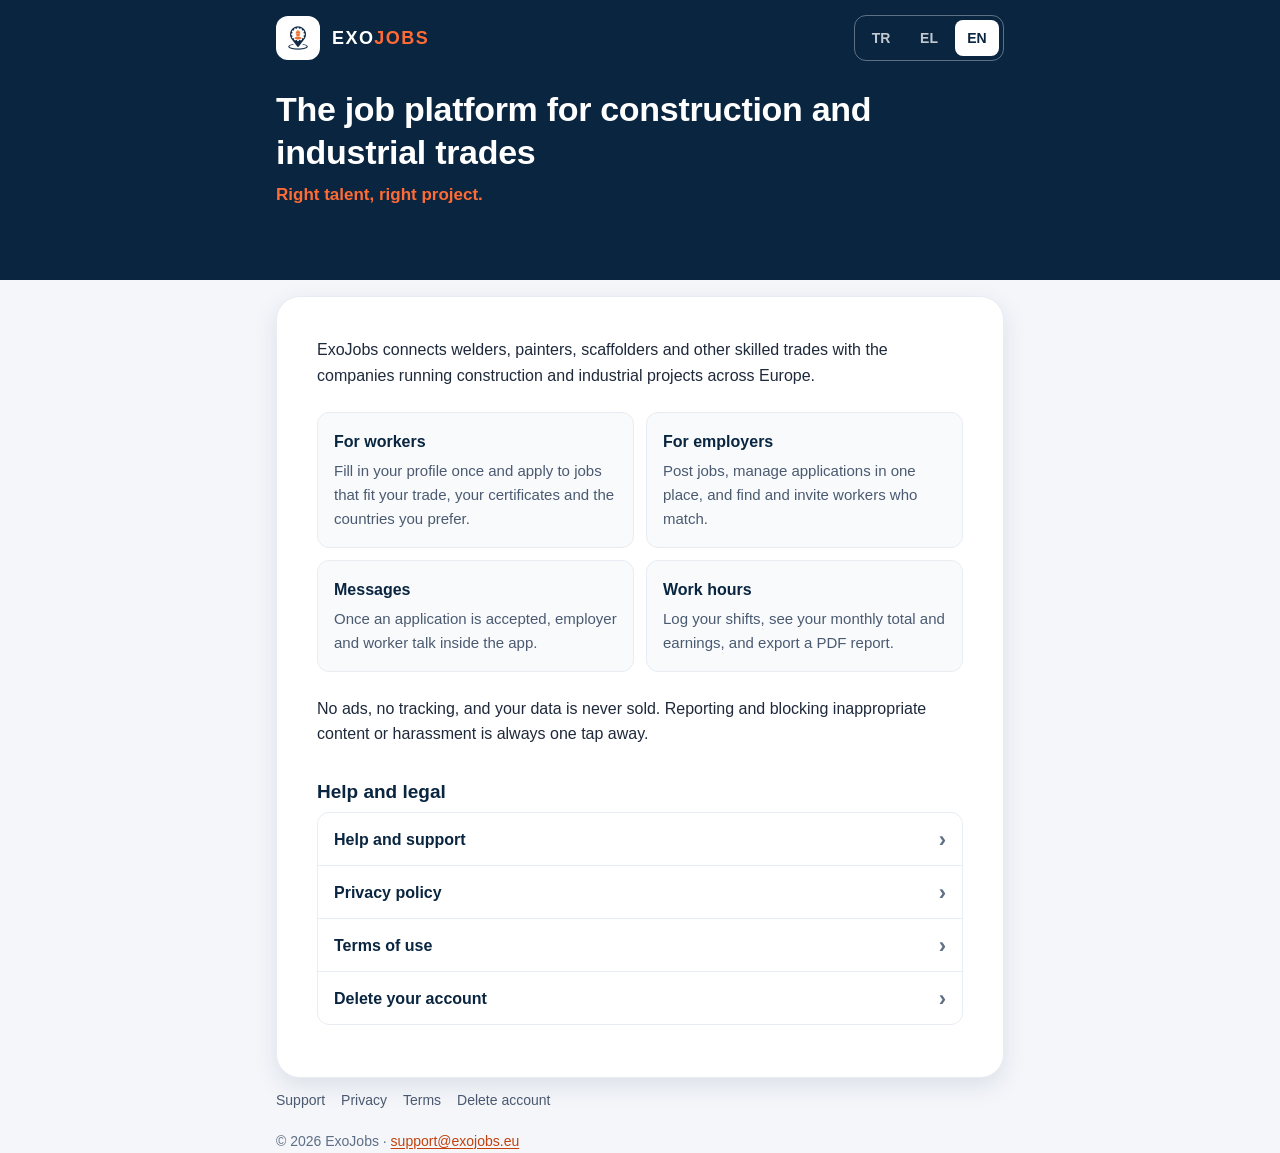
==== index.html @ 04c7b5dc "ExoJobs website: home, privacy, terms, support, delete account (TR/EL/EN) Co-Authored-By: Claude Opu" ====
<!doctype html>
<html lang="en" data-lang="en">
<head>
<meta charset="utf-8">
<meta name="viewport" content="width=device-width, initial-scale=1">
<meta http-equiv="Content-Security-Policy" content="default-src 'self'; img-src 'self'; style-src 'self'; script-src 'self'; base-uri 'none'; form-action 'none'">
<meta name="referrer" content="no-referrer">
<meta name="color-scheme" content="light dark">
<meta name="theme-color" content="#0A2540" media="(prefers-color-scheme: light)">
<meta name="theme-color" content="#1C3A64" media="(prefers-color-scheme: dark)">
<meta name="description" content="ExoJobs: the job platform for construction and industrial trade workers in Europe.">
<title>ExoJobs</title>
<link rel="icon" type="image/png" href="assets/favicon.png">
<link rel="apple-touch-icon" href="assets/apple-touch-icon.png">
<link rel="stylesheet" href="assets/style.css">
<script src="assets/site.js"></script>
</head>
<body data-title-tr="ExoJobs · İnşaat ve sanayi işleri" data-title-el="ExoJobs · Εργασία σε κατασκευές και βιομηχανία" data-title-en="ExoJobs · Construction and industrial jobs">
<a class="skip" href="#main"><span data-l="tr">İçeriğe geç</span><span data-l="el">Μετάβαση στο περιεχόμενο</span><span data-l="en">Skip to content</span></a>

<header class="band">
  <div class="wrap bar">
    <a class="brand-link" href="index.html" aria-label="ExoJobs">
      <span class="logo-box"><img src="assets/logo.png" alt="" width="32" height="32"></span>
      <span class="wordmark">EXO<b>JOBS</b></span>
    </a>
    <nav class="langs" aria-label="Dil / Γλώσσα / Language">
      <a href="?lang=tr" data-set-lang="tr" lang="tr" title="Türkçe">TR</a>
      <a href="?lang=el" data-set-lang="el" lang="el" title="Ελληνικά">EL</a>
      <a href="?lang=en" data-set-lang="en" lang="en" title="English">EN</a>
    </nav>
  </div>
  <div class="wrap band-title">
    <h1>
      <span data-l="tr" lang="tr">İnşaat ve sanayi ustaları için iş platformu</span>
      <span data-l="el" lang="el">Πλατφόρμα εργασίας για τεχνίτες κατασκευών και βιομηχανίας</span>
      <span data-l="en" lang="en">The job platform for construction and industrial trades</span>
    </h1>
    <p class="tagline">
      <span data-l="tr" lang="tr">Doğru yetenek, doğru proje.</span>
      <span data-l="el" lang="el">Σωστό ταλέντο, σωστό έργο.</span>
      <span data-l="en" lang="en">Right talent, right project.</span>
    </p>
  </div>
</header>

<main id="main" class="wrap">
  <article class="card" data-l="tr" lang="tr">
    <p>ExoJobs, Avrupa'daki inşaat ve sanayi projelerinde çalışan kaynakçı, boyacı, iskeleci ve diğer ustaları bu projeleri yürüten şirketlerle buluşturur.</p>
    <div class="features">
      <section class="feature">
        <h3>İşçiler için</h3>
        <p>Profilini bir kez doldur; mesleğine, sertifikalarına ve tercih ettiğin ülkelere uyan ilanlara başvur.</p>
      </section>
      <section class="feature">
        <h3>İşverenler için</h3>
        <p>İlan ver, başvuruları tek yerden yönet, ilanına uyan ustaları bul ve davet et.</p>
      </section>
      <section class="feature">
        <h3>Mesajlar</h3>
        <p>Başvuru kabul edilince işveren ve işçi uygulama içinden yazışır.</p>
      </section>
      <section class="feature">
        <h3>Çalışma saatleri</h3>
        <p>Vardiyalarını kaydet, aylık toplamı ve kazancını gör, PDF rapor al.</p>
      </section>
    </div>
    <p>Reklam yok, takip yok, verilerin satılmaz. Uygunsuz içerik ve taciz için şikâyet ve engelleme her ekranda bir dokunuş uzağında.</p>

    <!-- Store links: remove "hidden" and fill in the URLs once the app is live. -->
    <div class="stores" hidden>
      <a class="mail" href="#">App Store</a>
      <a class="mail" href="#">Google Play</a>
    </div>

    <h2>Yardım ve yasal bilgiler</h2>
    <ul class="links">
      <li><a href="support.html">Yardım ve destek</a></li>
      <li><a href="privacy.html">Gizlilik politikası</a></li>
      <li><a href="terms.html">Kullanım şartları</a></li>
      <li><a href="delete-account.html">Hesabı silme</a></li>
    </ul>
  </article>

  <article class="card" data-l="el" lang="el">
    <p>Το ExoJobs φέρνει σε επαφή συγκολλητές, βαφείς, σκαλωσιάδες και άλλους τεχνίτες με εταιρείες που εκτελούν κατασκευαστικά και βιομηχανικά έργα σε όλη την Ευρώπη.</p>
    <div class="features">
      <section class="feature">
        <h3>Για εργαζόμενους</h3>
        <p>Συμπληρώστε το προφίλ σας μία φορά και κάντε αίτηση σε αγγελίες που ταιριάζουν στην ειδικότητα, τα πιστοποιητικά και τις χώρες που προτιμάτε.</p>
      </section>
      <section class="feature">
        <h3>Για εργοδότες</h3>
        <p>Δημοσιεύστε αγγελίες, διαχειριστείτε τις αιτήσεις από ένα σημείο, βρείτε και προσκαλέστε τεχνίτες που ταιριάζουν.</p>
      </section>
      <section class="feature">
        <h3>Μηνύματα</h3>
        <p>Μόλις εγκριθεί μια αίτηση, εργοδότης και εργαζόμενος συνομιλούν μέσα από την εφαρμογή.</p>
      </section>
      <section class="feature">
        <h3>Ώρες εργασίας</h3>
        <p>Καταγράψτε τις βάρδιές σας, δείτε το μηνιαίο σύνολο και τις αποδοχές σας και πάρτε αναφορά PDF.</p>
      </section>
    </div>
    <p>Χωρίς διαφημίσεις, χωρίς παρακολούθηση, τα δεδομένα σας δεν πωλούνται. Η αναφορά και ο αποκλεισμός για ακατάλληλο περιεχόμενο ή παρενόχληση είναι πάντα ένα άγγιγμα μακριά.</p>

    <div class="stores" hidden>
      <a class="mail" href="#">App Store</a>
      <a class="mail" href="#">Google Play</a>
    </div>

    <h2>Βοήθεια και νομικά</h2>
    <ul class="links">
      <li><a href="support.html">Βοήθεια και υποστήριξη</a></li>
      <li><a href="privacy.html">Πολιτική απορρήτου</a></li>
      <li><a href="terms.html">Όροι χρήσης</a></li>
      <li><a href="delete-account.html">Διαγραφή λογαριασμού</a></li>
    </ul>
  </article>

  <article class="card" data-l="en" lang="en">
    <p>ExoJobs connects welders, painters, scaffolders and other skilled trades with the companies running construction and industrial projects across Europe.</p>
    <div class="features">
      <section class="feature">
        <h3>For workers</h3>
        <p>Fill in your profile once and apply to jobs that fit your trade, your certificates and the countries you prefer.</p>
      </section>
      <section class="feature">
        <h3>For employers</h3>
        <p>Post jobs, manage applications in one place, and find and invite workers who match.</p>
      </section>
      <section class="feature">
        <h3>Messages</h3>
        <p>Once an application is accepted, employer and worker talk inside the app.</p>
      </section>
      <section class="feature">
        <h3>Work hours</h3>
        <p>Log your shifts, see your monthly total and earnings, and export a PDF report.</p>
      </section>
    </div>
    <p>No ads, no tracking, and your data is never sold. Reporting and blocking inappropriate content or harassment is always one tap away.</p>

    <div class="stores" hidden>
      <a class="mail" href="#">App Store</a>
      <a class="mail" href="#">Google Play</a>
    </div>

    <h2>Help and legal</h2>
    <ul class="links">
      <li><a href="support.html">Help and support</a></li>
      <li><a href="privacy.html">Privacy policy</a></li>
      <li><a href="terms.html">Terms of use</a></li>
      <li><a href="delete-account.html">Delete your account</a></li>
    </ul>
  </article>
</main>

<footer class="wrap">
  <nav aria-label="Footer">
    <a href="support.html"><span data-l="tr">Destek</span><span data-l="el">Υποστήριξη</span><span data-l="en">Support</span></a>
    <a href="privacy.html"><span data-l="tr">Gizlilik</span><span data-l="el">Απόρρητο</span><span data-l="en">Privacy</span></a>
    <a href="terms.html"><span data-l="tr">Kullanım şartları</span><span data-l="el">Όροι χρήσης</span><span data-l="en">Terms</span></a>
    <a href="delete-account.html"><span data-l="tr">Hesabı silme</span><span data-l="el">Διαγραφή λογαριασμού</span><span data-l="en">Delete account</span></a>
  </nav>
  <p>© 2026 ExoJobs · <a href="mailto:support@exojobs.eu">support@exojobs.eu</a></p>
</footer>
</body>
</html>
---- assets/style.css ----
/* ExoJobs site. Colors are the app's palette (frontend/utils/theme.ts); light and dark follow the system. */

:root {
  color-scheme: light dark;

  --bg: #F4F6FA;
  --surface: #FFFFFF;
  --surface-alt: #F8FAFC;
  --border: #E8EDF3;
  --text: #1E293B;
  --text-secondary: #4B5A70;
  --text-tertiary: #5E6E85;
  --heading: #0A2540;
  --brand: #0A2540;
  --on-brand: #FFFFFF;
  --on-brand-muted: rgba(255, 255, 255, 0.75);
  --on-brand-subtle: rgba(255, 255, 255, 0.12);
  --on-brand-border: rgba(255, 255, 255, 0.35);
  --primary-text: #C2410C;
  --primary-soft: #FFF1EA;
  --brand-accent: #FF6B35;
  --danger: #B91C1C;
  --danger-soft: #FEF2F2;
  --shadow: rgba(10, 37, 64, 0.10);

  --font: -apple-system, BlinkMacSystemFont, "Segoe UI", Roboto, "Helvetica Neue", Arial, "Noto Sans", sans-serif;
  --gutter: 16px;
  --max: 760px;
}

@media (prefers-color-scheme: dark) {
  :root {
    --bg: #0B1526;
    --surface: #132238;
    --surface-alt: #0F1B2E;
    --border: #24364F;
    --text: #E8EDF5;
    --text-secondary: #A3B1C6;
    --text-tertiary: #8B9BB3;
    --heading: #EEF2F8;
    --brand: #1C3A64;
    --primary-text: #FF6B35;
    --primary-soft: #3A2420;
    --danger: #F87171;
    --danger-soft: #3A1A1F;
    --shadow: rgba(0, 0, 0, 0.35);
  }
}

/* Languages: every text exists in TR, EL and EN; only the active one is shown (default EN without JS). */
html[data-lang="tr"] [data-l]:not([data-l="tr"]),
html[data-lang="el"] [data-l]:not([data-l="el"]),
html[data-lang="en"] [data-l]:not([data-l="en"]) { display: none; }

*, *::before, *::after { box-sizing: border-box; }

html { -webkit-text-size-adjust: 100%; text-size-adjust: 100%; }

body {
  margin: 0;
  min-height: 100vh;
  display: flex;
  flex-direction: column;
  background: var(--bg);
  color: var(--text);
  font-family: var(--font);
  font-size: 16px;
  line-height: 1.6;
}

a { color: var(--primary-text); text-underline-offset: 2px; }
a:hover { text-decoration-thickness: 2px; }
:focus-visible { outline: 2px solid var(--brand-accent); outline-offset: 2px; border-radius: 4px; }

.wrap {
  width: 100%;
  max-width: var(--max);
  margin: 0 auto;
  padding: 0 var(--gutter);
}

.skip {
  position: absolute; left: -9999px; top: 8px;
  background: var(--surface); color: var(--heading); padding: 8px 12px; border-radius: 8px; z-index: 10;
}
.skip:focus { left: 8px; }

/* ---- Navy band (like the app's sign-in screens) ---- */
.band {
  background: var(--brand);
  color: var(--on-brand);
  padding-bottom: 72px; /* the card overlaps the last 40px */
}

.bar {
  display: flex;
  align-items: center;
  justify-content: space-between;
  gap: 12px;
  min-height: 64px;
  padding-top: 12px;
}

.brand-link {
  display: inline-flex;
  align-items: center;
  gap: 12px;
  color: var(--on-brand);
  text-decoration: none;
}

/* Logo box 12, inner gap 6 -> logo 6 (concentric corners) */
.logo-box {
  display: inline-flex;
  padding: 6px;
  background: #FFFFFF;
  border-radius: 12px;
}
.logo-box img { display: block; width: 32px; height: 32px; border-radius: 6px; }

.wordmark {
  font-size: 18px;
  font-weight: 800;
  letter-spacing: 0.08em;
}
.wordmark b { color: var(--brand-accent); font-weight: 800; }

.langs {
  display: inline-flex;
  gap: 4px;
  padding: 4px;
  border: 1px solid var(--on-brand-border);
  border-radius: 12px;
}
.langs a {
  display: inline-flex;
  align-items: center;
  justify-content: center;
  min-width: 44px;
  min-height: 36px;
  padding: 0 8px;
  border-radius: 8px;
  color: var(--on-brand-muted);
  font-size: 14px;
  font-weight: 700;
  text-decoration: none;
}
.langs a:hover { color: var(--on-brand); background: var(--on-brand-subtle); }
.langs a[aria-current="true"] { background: var(--on-brand); color: #0A2540; }

.band-title { padding-top: 24px; }
.band-title h1 {
  margin: 0;
  font-size: 28px;
  line-height: 1.25;
  font-weight: 800;
  letter-spacing: -0.3px;
}
.band-title p { margin: 8px 0 0; color: var(--on-brand-muted); font-size: 15px; }
.band-title .tagline { color: var(--brand-accent); font-weight: 700; font-size: 17px; margin-top: 8px; }

/* ---- Card over the band ---- */
main { flex: 1 0 auto; }

.card {
  position: relative;
  margin-top: -40px;
  background: var(--surface);
  border: 1px solid var(--border);
  border-radius: 24px;
  padding: 32px 24px;
  box-shadow: 0 8px 24px var(--shadow);
}

.card + .card, .stack > * + * { margin-top: 16px; }

.meta {
  margin: 0 0 24px;
  padding: 12px 16px;
  background: var(--surface-alt);
  border: 1px solid var(--border);
  border-radius: 10px;
  color: var(--text-secondary);
  font-size: 14px;
}

.card h2 {
  margin: 32px 0 8px;
  font-size: 19px;
  line-height: 1.35;
  color: var(--heading);
}
.card h2:first-child, .card .meta + h2 { margin-top: 0; }
.card h3 {
  margin: 24px 0 4px;
  font-size: 16px;
  color: var(--heading);
}
.card p, .card ul, .card ol { margin: 0 0 12px; }
.card ul, .card ol { padding-left: 24px; }
.card li + li { margin-top: 4px; }
.card strong { color: var(--heading); }

.toc {
  margin: 0 0 24px;
  padding: 16px;
  border: 1px solid var(--border);
  border-radius: 12px;
  font-size: 15px;
}
.toc p { margin: 0 0 8px; font-weight: 700; color: var(--heading); }
.toc ol { margin: 0; }

.table-scroll { overflow-x: auto; margin: 0 0 16px; border: 1px solid var(--border); border-radius: 10px; }
table { width: 100%; border-collapse: collapse; font-size: 14px; }
th, td { text-align: left; vertical-align: top; padding: 12px; border-bottom: 1px solid var(--border); }
tr:last-child td { border-bottom: 0; }
th { background: var(--surface-alt); color: var(--heading); font-weight: 700; }

.note {
  padding: 12px 16px;
  border-radius: 10px;
  background: var(--primary-soft);
  border: 1px solid var(--border);
  font-size: 15px;
}
.note.danger { background: var(--danger-soft); }
.note p:last-child { margin-bottom: 0; }

.steps { counter-reset: step; list-style: none; padding-left: 0 !important; }
.steps li {
  counter-increment: step;
  position: relative;
  padding-left: 40px;
  min-height: 28px;
}
.steps li + li { margin-top: 12px; }
.steps li::before {
  content: counter(step);
  position: absolute; left: 0; top: 0;
  width: 28px; height: 28px;
  display: inline-flex; align-items: center; justify-content: center;
  border-radius: 999px;
  background: var(--brand);
  color: var(--on-brand);
  font-size: 14px; font-weight: 700;
}
.path { font-weight: 700; color: var(--heading); }

details {
  border-top: 1px solid var(--border);
  padding: 12px 0;
}
details:last-of-type { border-bottom: 1px solid var(--border); }
summary {
  cursor: pointer;
  font-weight: 700;
  color: var(--heading);
  min-height: 44px;
  display: flex;
  align-items: center;
  justify-content: space-between;
  gap: 12px;
  list-style: none;
}
summary::-webkit-details-marker { display: none; }
summary::after { content: "+"; color: var(--text-tertiary); font-size: 22px; font-weight: 400; line-height: 1; }
details[open] > summary::after { content: "\2212"; }
details > :not(summary) { margin-top: 8px; }

.mail {
  display: inline-flex;
  align-items: center;
  min-height: 44px;
  padding: 0 16px;
  border: 1px solid var(--border);
  border-radius: 10px;
  background: var(--surface-alt);
  color: var(--heading);
  font-weight: 700;
  text-decoration: none;
}
.mail:hover { border-color: var(--text-tertiary); }

/* Home page */
.features { display: grid; gap: 12px; grid-template-columns: 1fr; margin: 24px 0; }
.feature {
  padding: 16px;
  border: 1px solid var(--border);
  border-radius: 12px;
  background: var(--surface-alt);
}
.feature h3 { margin: 0 0 4px; }
.feature p { margin: 0; color: var(--text-secondary); font-size: 15px; }
.stores { display: flex; flex-wrap: wrap; gap: 12px; margin: 24px 0 0; }
.stores[hidden] { display: none; }
.links { list-style: none; padding: 0 !important; margin: 0; border: 1px solid var(--border); border-radius: 12px; overflow: hidden; }
.links li + li { margin-top: 0; border-top: 1px solid var(--border); }
.links a {
  display: flex; align-items: center; justify-content: space-between;
  min-height: 52px; padding: 0 16px;
  color: var(--heading); font-weight: 600; text-decoration: none;
}
.links a::after { content: "›"; color: var(--text-tertiary); font-size: 22px; }
.links a:hover { background: var(--surface-alt); }

/* ---- Footer ---- */
footer {
  margin-top: 32px;
  padding: 24px 0 32px;
  color: var(--text-tertiary);
  font-size: 14px;
}
footer nav { display: flex; flex-wrap: wrap; gap: 4px 16px; margin-bottom: 8px; }
footer nav a {
  color: var(--text-secondary);
  text-decoration: none;
  display: inline-flex; align-items: center; min-height: 44px;
}
footer nav a:hover { color: var(--heading); text-decoration: underline; }
footer p { margin: 0; }

@media (min-width: 640px) {
  .band-title h1 { font-size: 34px; }
  .card { padding: 40px; }
  .features { grid-template-columns: 1fr 1fr; }
}

@media (max-width: 340px) {
  .wordmark { display: none; }
}

@media print {
  .band { background: none; color: #000; padding-bottom: 0; }
  .langs, footer nav, .skip { display: none; }
  .card { margin-top: 16px; box-shadow: none; border: 0; padding: 0; }
}
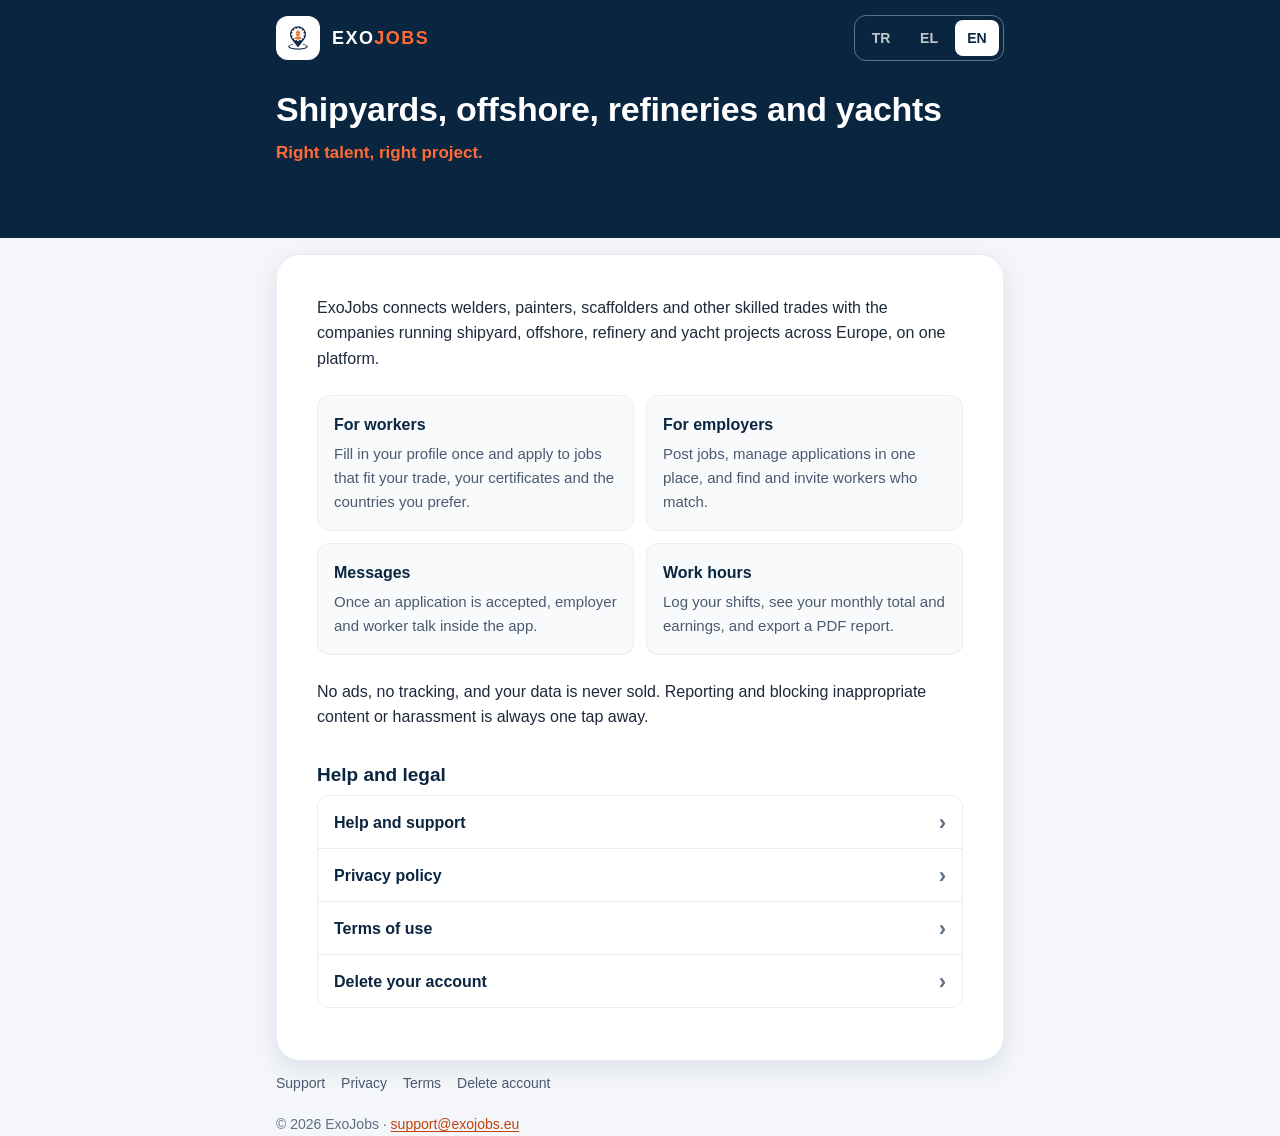
==== commit c1b6ba14: "Sector wording: shipyards, offshore, refineries and yachts (TR/EL/EN) Co-Authored-By: Claude Opus 5." ====
--- a/index.html
+++ b/index.html
@@ -8,14 +8,14 @@
 <meta name="color-scheme" content="light dark">
 <meta name="theme-color" content="#0A2540" media="(prefers-color-scheme: light)">
 <meta name="theme-color" content="#1C3A64" media="(prefers-color-scheme: dark)">
-<meta name="description" content="ExoJobs: the job platform for construction and industrial trade workers in Europe.">
+<meta name="description" content="ExoJobs: shipyards, offshore, refineries and yachts. Skilled workers and employers meet on one platform.">
 <title>ExoJobs</title>
 <link rel="icon" type="image/png" href="assets/favicon.png">
 <link rel="apple-touch-icon" href="assets/apple-touch-icon.png">
 <link rel="stylesheet" href="assets/style.css">
 <script src="assets/site.js"></script>
 </head>
-<body data-title-tr="ExoJobs · İnşaat ve sanayi işleri" data-title-el="ExoJobs · Εργασία σε κατασκευές και βιομηχανία" data-title-en="ExoJobs · Construction and industrial jobs">
+<body data-title-tr="ExoJobs · Tersane, offshore, rafineri ve yat işleri" data-title-el="ExoJobs · Ναυπηγεία, offshore, διυλιστήρια και κότερα" data-title-en="ExoJobs · Shipyards, offshore, refineries and yachts">
 <a class="skip" href="#main"><span data-l="tr">İçeriğe geç</span><span data-l="el">Μετάβαση στο περιεχόμενο</span><span data-l="en">Skip to content</span></a>
 
 <header class="band">
@@ -32,9 +32,9 @@
   </div>
   <div class="wrap band-title">
     <h1>
-      <span data-l="tr" lang="tr">İnşaat ve sanayi ustaları için iş platformu</span>
-      <span data-l="el" lang="el">Πλατφόρμα εργασίας για τεχνίτες κατασκευών και βιομηχανίας</span>
-      <span data-l="en" lang="en">The job platform for construction and industrial trades</span>
+      <span data-l="tr" lang="tr">Tersane, offshore, rafineri ve yat işleri</span>
+      <span data-l="el" lang="el">Ναυπηγεία, offshore, διυλιστήρια και κότερα</span>
+      <span data-l="en" lang="en">Shipyards, offshore, refineries and yachts</span>
     </h1>
     <p class="tagline">
       <span data-l="tr" lang="tr">Doğru yetenek, doğru proje.</span>
@@ -46,7 +46,7 @@
 
 <main id="main" class="wrap">
   <article class="card" data-l="tr" lang="tr">
-    <p>ExoJobs, Avrupa'daki inşaat ve sanayi projelerinde çalışan kaynakçı, boyacı, iskeleci ve diğer ustaları bu projeleri yürüten şirketlerle buluşturur.</p>
+    <p>ExoJobs, Avrupa'daki tersane, offshore, rafineri ve yat projelerinde çalışan kaynakçı, boyacı, iskeleci ve diğer ustaları bu projeleri yürüten şirketlerle tek platformda buluşturur.</p>
     <div class="features">
       <section class="feature">
         <h3>İşçiler için</h3>
@@ -83,7 +83,7 @@
   </article>
 
   <article class="card" data-l="el" lang="el">
-    <p>Το ExoJobs φέρνει σε επαφή συγκολλητές, βαφείς, σκαλωσιάδες και άλλους τεχνίτες με εταιρείες που εκτελούν κατασκευαστικά και βιομηχανικά έργα σε όλη την Ευρώπη.</p>
+    <p>Το ExoJobs φέρνει σε επαφή συγκολλητές, βαφείς, σκαλωσιάδες και άλλους τεχνίτες με εταιρείες που εκτελούν έργα σε ναυπηγεία, offshore, διυλιστήρια και κότερα σε όλη την Ευρώπη, σε μία πλατφόρμα.</p>
     <div class="features">
       <section class="feature">
         <h3>Για εργαζόμενους</h3>
@@ -119,7 +119,7 @@
   </article>
 
   <article class="card" data-l="en" lang="en">
-    <p>ExoJobs connects welders, painters, scaffolders and other skilled trades with the companies running construction and industrial projects across Europe.</p>
+    <p>ExoJobs connects welders, painters, scaffolders and other skilled trades with the companies running shipyard, offshore, refinery and yacht projects across Europe, on one platform.</p>
     <div class="features">
       <section class="feature">
         <h3>For workers</h3>
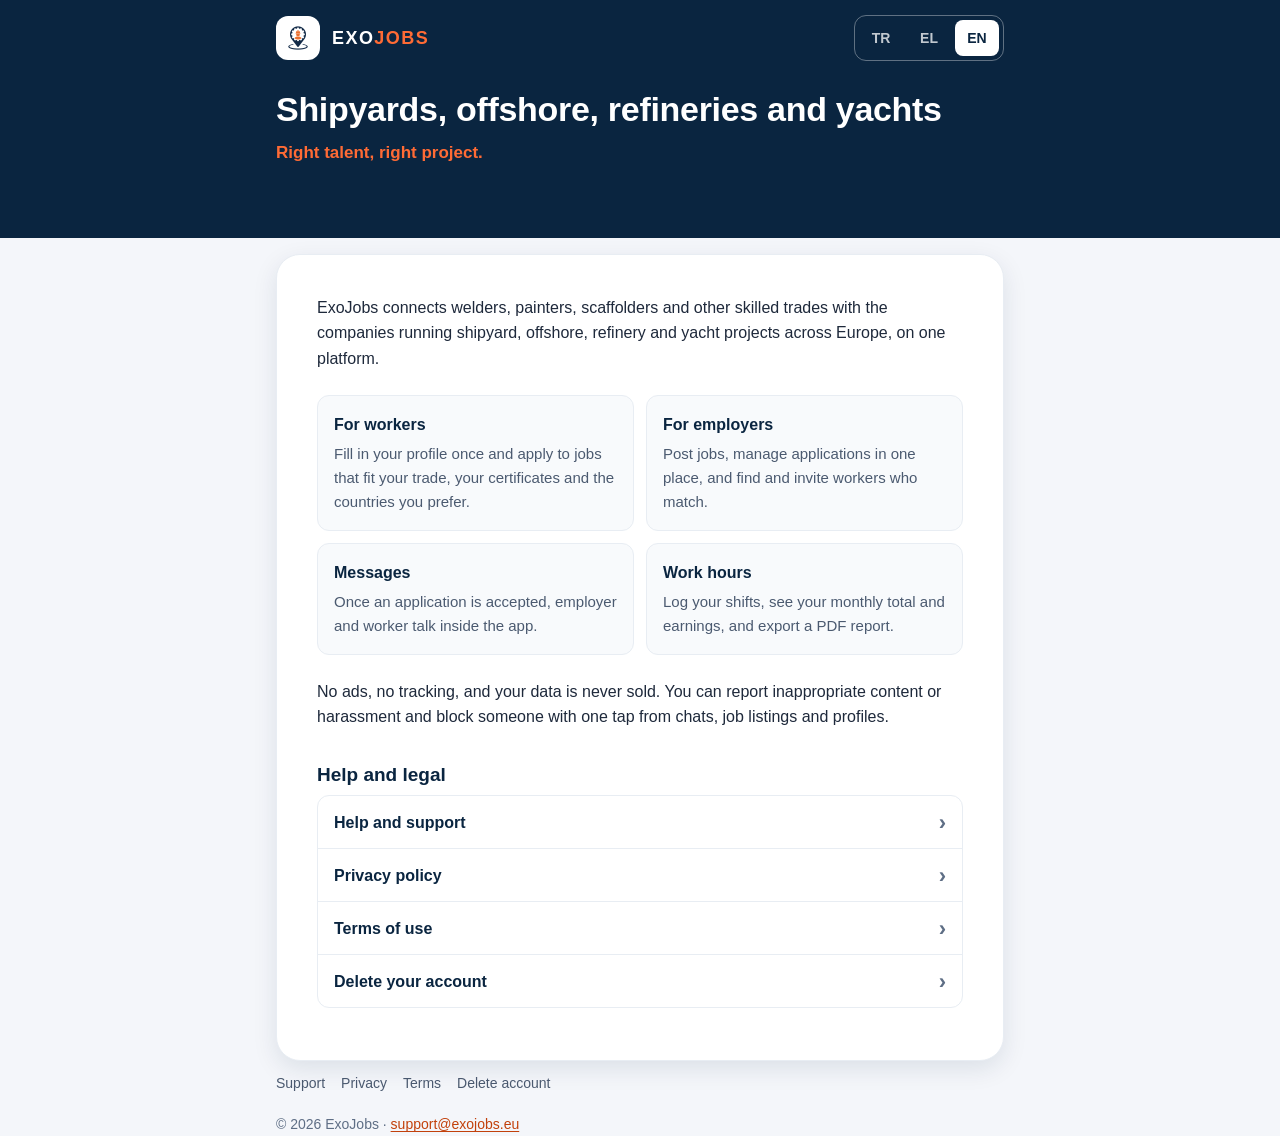
==== commit 664e2ea9: "Text review: emergency number, plainer legal wording, consistent TR/EL/EN Co-Authored-By: Claude Opu" ====
--- a/index.html
+++ b/index.html
@@ -65,7 +65,7 @@
         <p>Vardiyalarını kaydet, aylık toplamı ve kazancını gör, PDF rapor al.</p>
       </section>
     </div>
-    <p>Reklam yok, takip yok, verilerin satılmaz. Uygunsuz içerik ve taciz için şikâyet ve engelleme her ekranda bir dokunuş uzağında.</p>
+    <p>Reklam yok, takip yok, verilerin satılmaz. Uygunsuz içeriği ve tacizi sohbetlerden, ilanlardan ve profillerden tek dokunuşla şikâyet edebilir, kişiyi engelleyebilirsin.</p>
 
     <!-- Store links: remove "hidden" and fill in the URLs once the app is live. -->
     <div class="stores" hidden>
@@ -102,7 +102,7 @@
         <p>Καταγράψτε τις βάρδιές σας, δείτε το μηνιαίο σύνολο και τις αποδοχές σας και πάρτε αναφορά PDF.</p>
       </section>
     </div>
-    <p>Χωρίς διαφημίσεις, χωρίς παρακολούθηση, τα δεδομένα σας δεν πωλούνται. Η αναφορά και ο αποκλεισμός για ακατάλληλο περιεχόμενο ή παρενόχληση είναι πάντα ένα άγγιγμα μακριά.</p>
+    <p>Χωρίς διαφημίσεις, χωρίς παρακολούθηση, τα δεδομένα σας δεν πωλούνται. Μπορείτε να αναφέρετε ακατάλληλο περιεχόμενο ή παρενόχληση και να αποκλείσετε κάποιον με ένα άγγιγμα, από συνομιλίες, αγγελίες και προφίλ.</p>
 
     <div class="stores" hidden>
       <a class="mail" href="#">App Store</a>
@@ -138,7 +138,7 @@
         <p>Log your shifts, see your monthly total and earnings, and export a PDF report.</p>
       </section>
     </div>
-    <p>No ads, no tracking, and your data is never sold. Reporting and blocking inappropriate content or harassment is always one tap away.</p>
+    <p>No ads, no tracking, and your data is never sold. You can report inappropriate content or harassment and block someone with one tap from chats, job listings and profiles.</p>
 
     <div class="stores" hidden>
       <a class="mail" href="#">App Store</a>
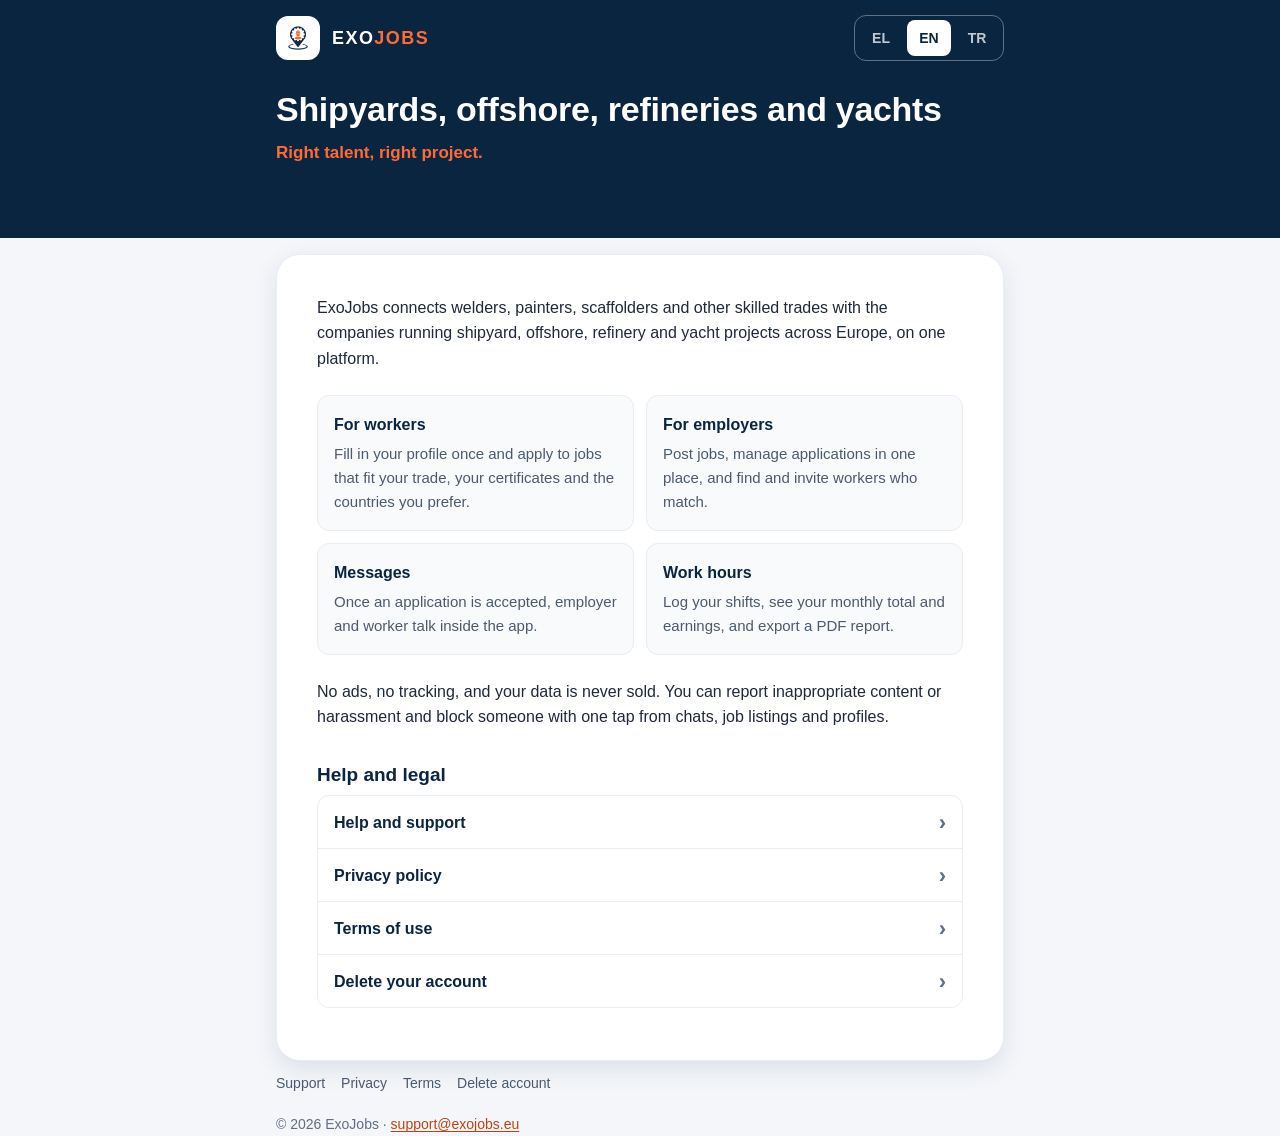
==== commit 810a1621: "Language buttons in EL EN TR order, same as the app Co-Authored-By: Claude Opus 5.5 <noreply@anthrop" ====
--- a/index.html
+++ b/index.html
@@ -25,9 +25,9 @@
       <span class="wordmark">EXO<b>JOBS</b></span>
     </a>
     <nav class="langs" aria-label="Dil / Γλώσσα / Language">
-      <a href="?lang=tr" data-set-lang="tr" lang="tr" title="Türkçe">TR</a>
       <a href="?lang=el" data-set-lang="el" lang="el" title="Ελληνικά">EL</a>
       <a href="?lang=en" data-set-lang="en" lang="en" title="English">EN</a>
+      <a href="?lang=tr" data-set-lang="tr" lang="tr" title="Türkçe">TR</a>
     </nav>
   </div>
   <div class="wrap band-title">
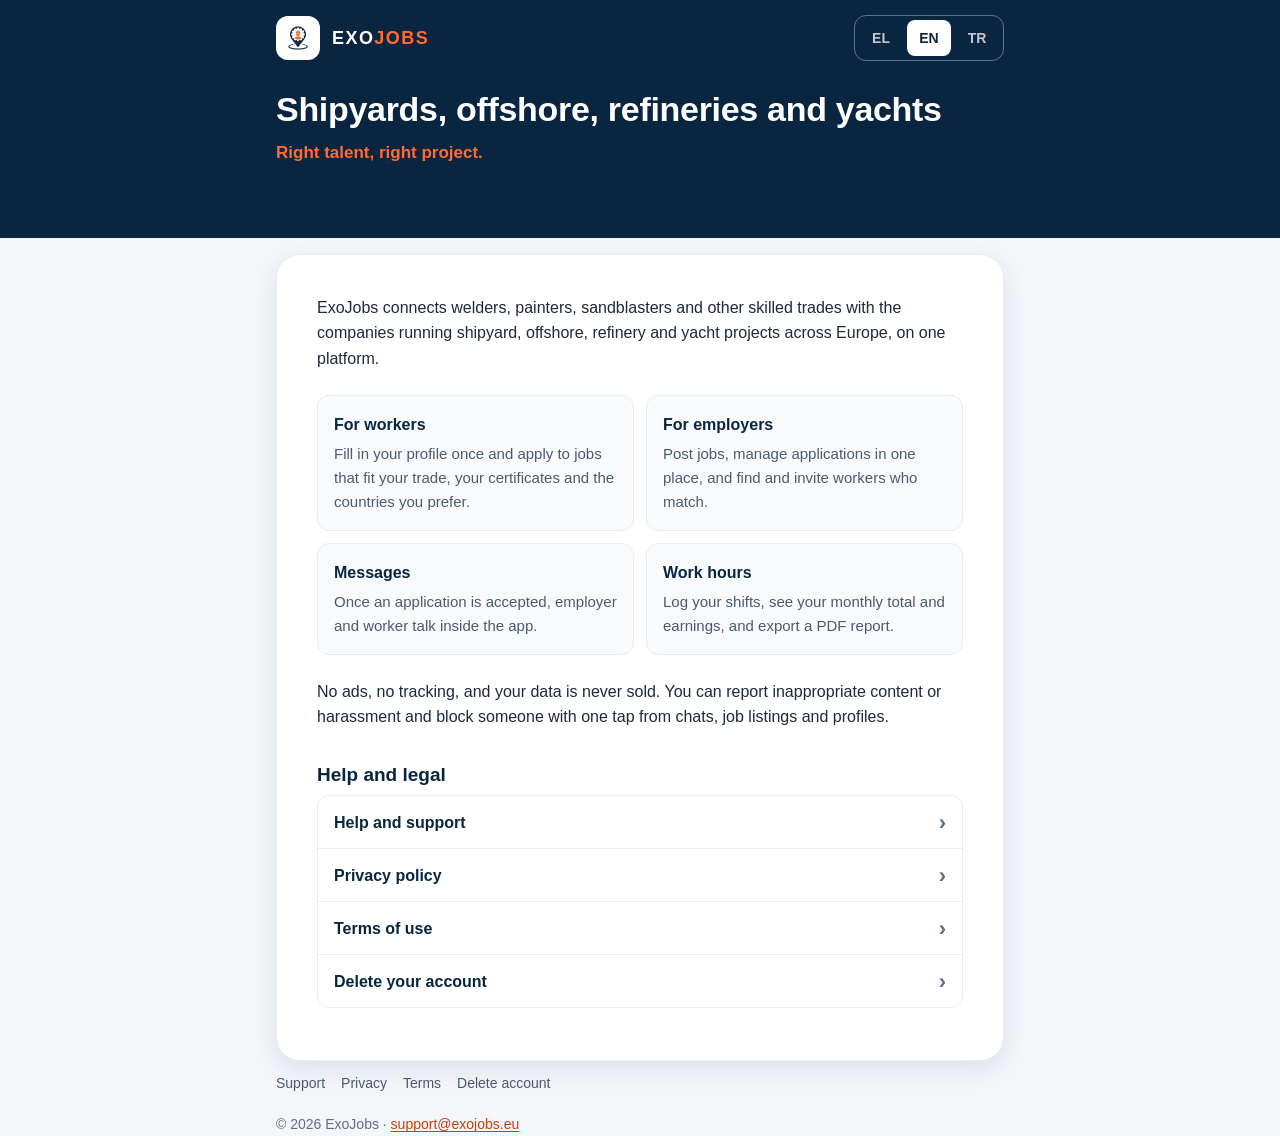
==== commit 0978ddd4: "Ana sayfa: Turkce 'iskeleci' -> 'kumlamaci', EN scaffolders -> sandblasters, EL σκαλωσιάδες -> αμμοβ" ====
--- a/index.html
+++ b/index.html
@@ -46,7 +46,7 @@
 
 <main id="main" class="wrap">
   <article class="card" data-l="tr" lang="tr">
-    <p>ExoJobs, Avrupa'daki tersane, offshore, rafineri ve yat projelerinde çalışan kaynakçı, boyacı, iskeleci ve diğer ustaları bu projeleri yürüten şirketlerle tek platformda buluşturur.</p>
+    <p>ExoJobs, Avrupa'daki tersane, offshore, rafineri ve yat projelerinde çalışan kaynakçı, boyacı, kumlamacı ve diğer ustaları bu projeleri yürüten şirketlerle tek platformda buluşturur.</p>
     <div class="features">
       <section class="feature">
         <h3>İşçiler için</h3>
@@ -83,7 +83,7 @@
   </article>
 
   <article class="card" data-l="el" lang="el">
-    <p>Το ExoJobs φέρνει σε επαφή συγκολλητές, βαφείς, σκαλωσιάδες και άλλους τεχνίτες με εταιρείες που εκτελούν έργα σε ναυπηγεία, offshore, διυλιστήρια και κότερα σε όλη την Ευρώπη, σε μία πλατφόρμα.</p>
+    <p>Το ExoJobs φέρνει σε επαφή συγκολλητές, βαφείς, αμμοβολιστές και άλλους τεχνίτες με εταιρείες που εκτελούν έργα σε ναυπηγεία, offshore, διυλιστήρια και κότερα σε όλη την Ευρώπη, σε μία πλατφόρμα.</p>
     <div class="features">
       <section class="feature">
         <h3>Για εργαζόμενους</h3>
@@ -119,7 +119,7 @@
   </article>
 
   <article class="card" data-l="en" lang="en">
-    <p>ExoJobs connects welders, painters, scaffolders and other skilled trades with the companies running shipyard, offshore, refinery and yacht projects across Europe, on one platform.</p>
+    <p>ExoJobs connects welders, painters, sandblasters and other skilled trades with the companies running shipyard, offshore, refinery and yacht projects across Europe, on one platform.</p>
     <div class="features">
       <section class="feature">
         <h3>For workers</h3>
